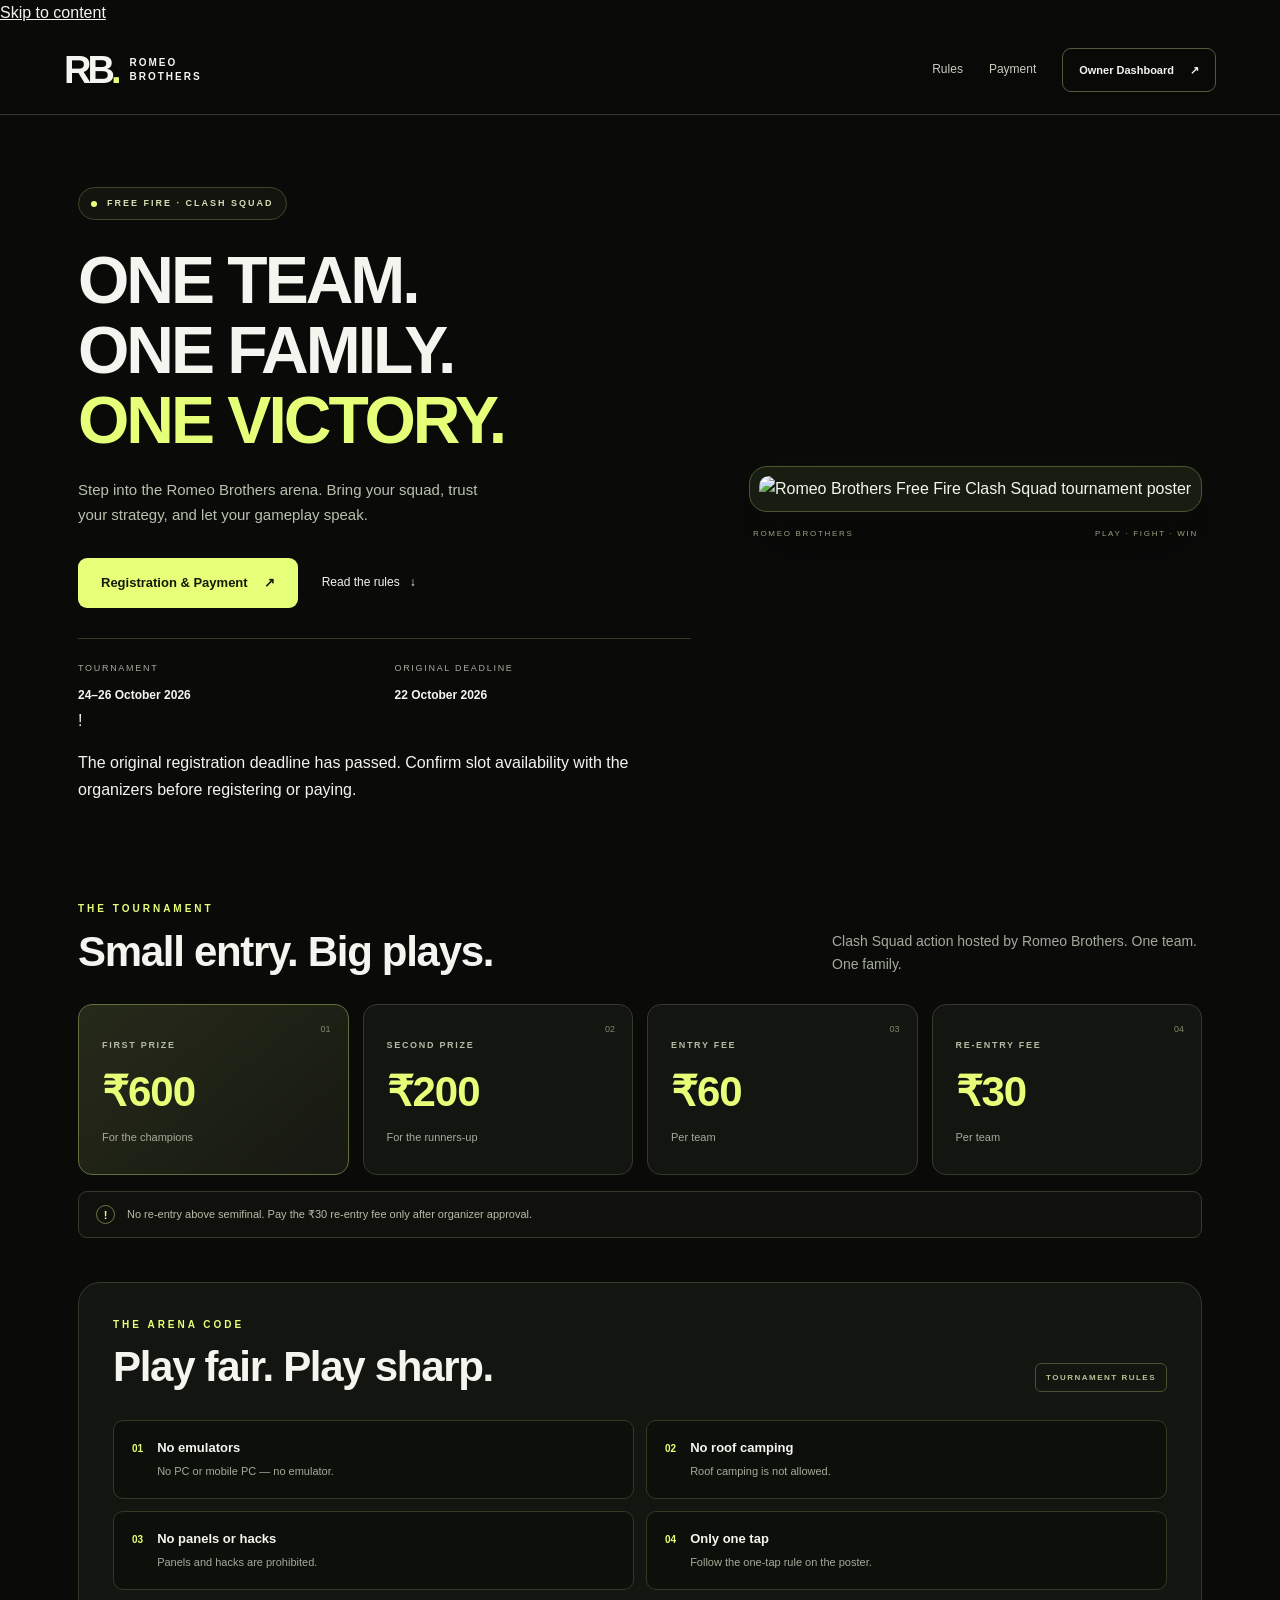
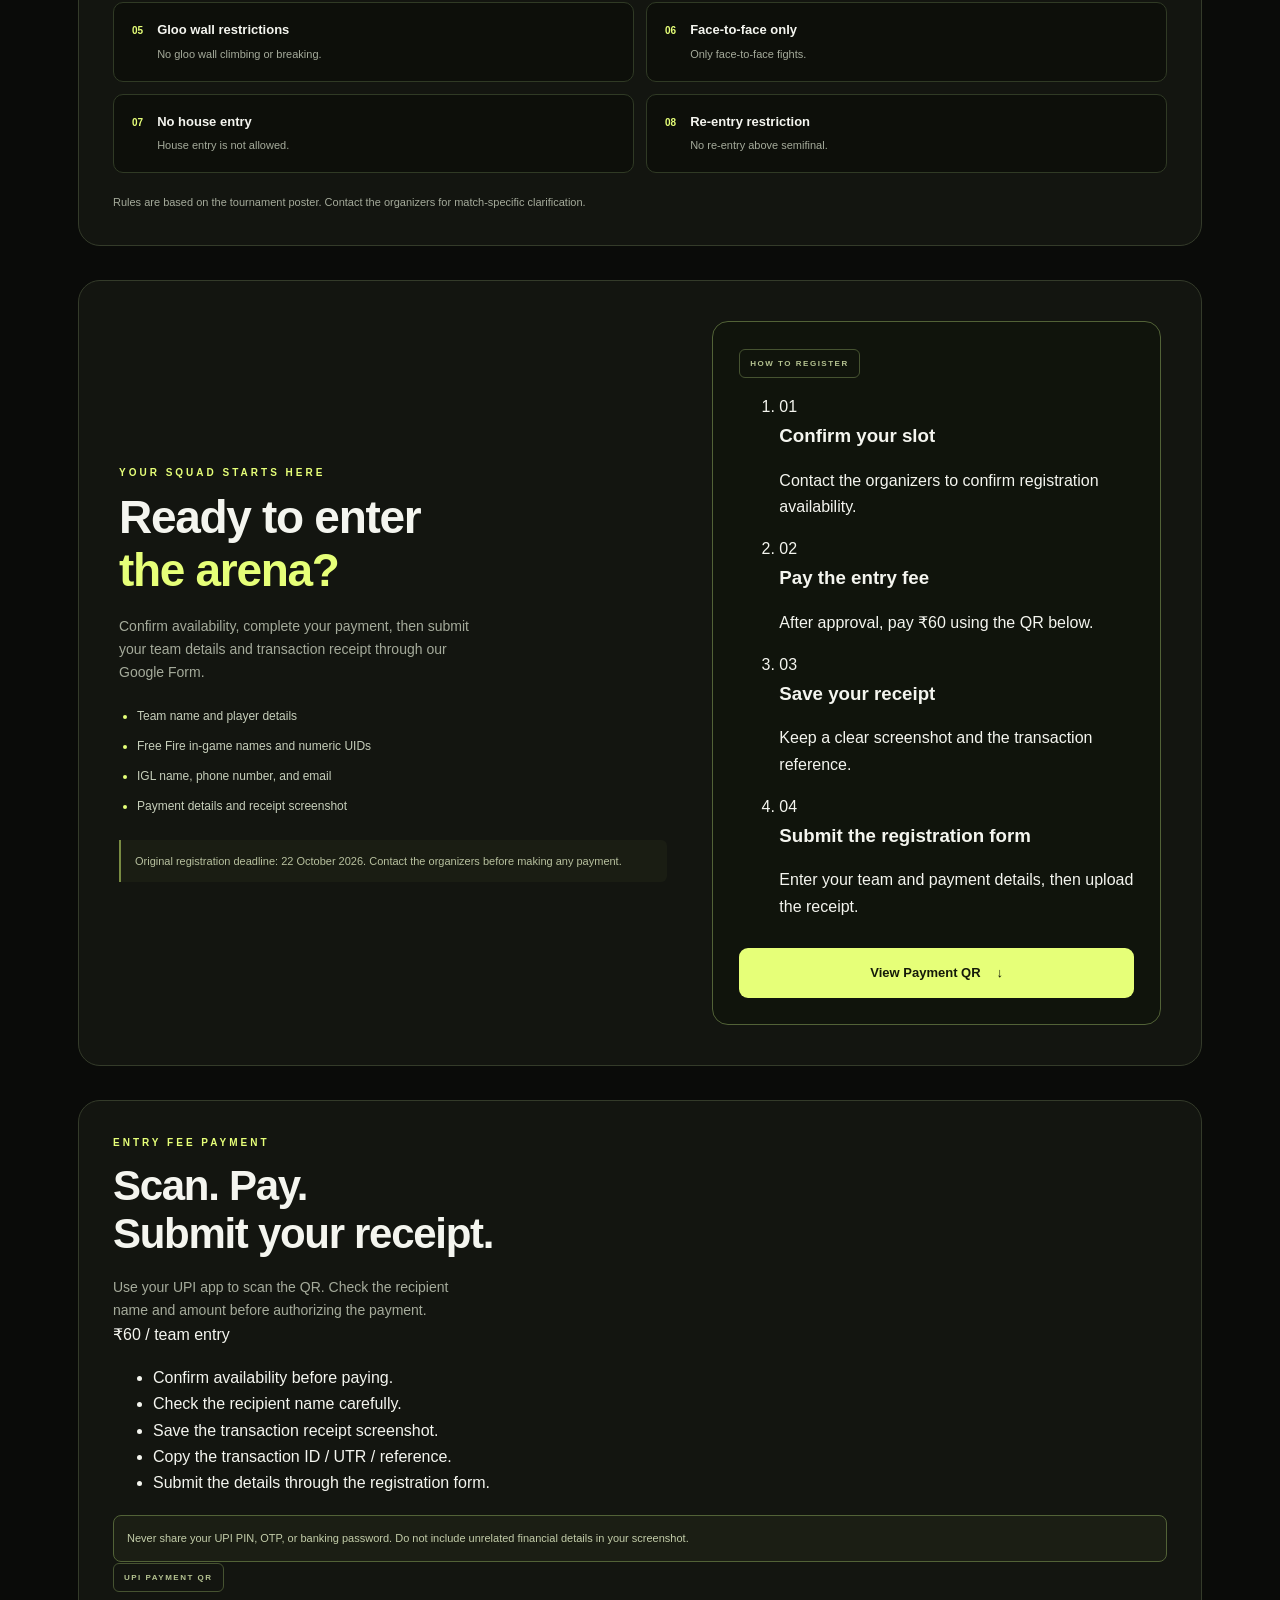
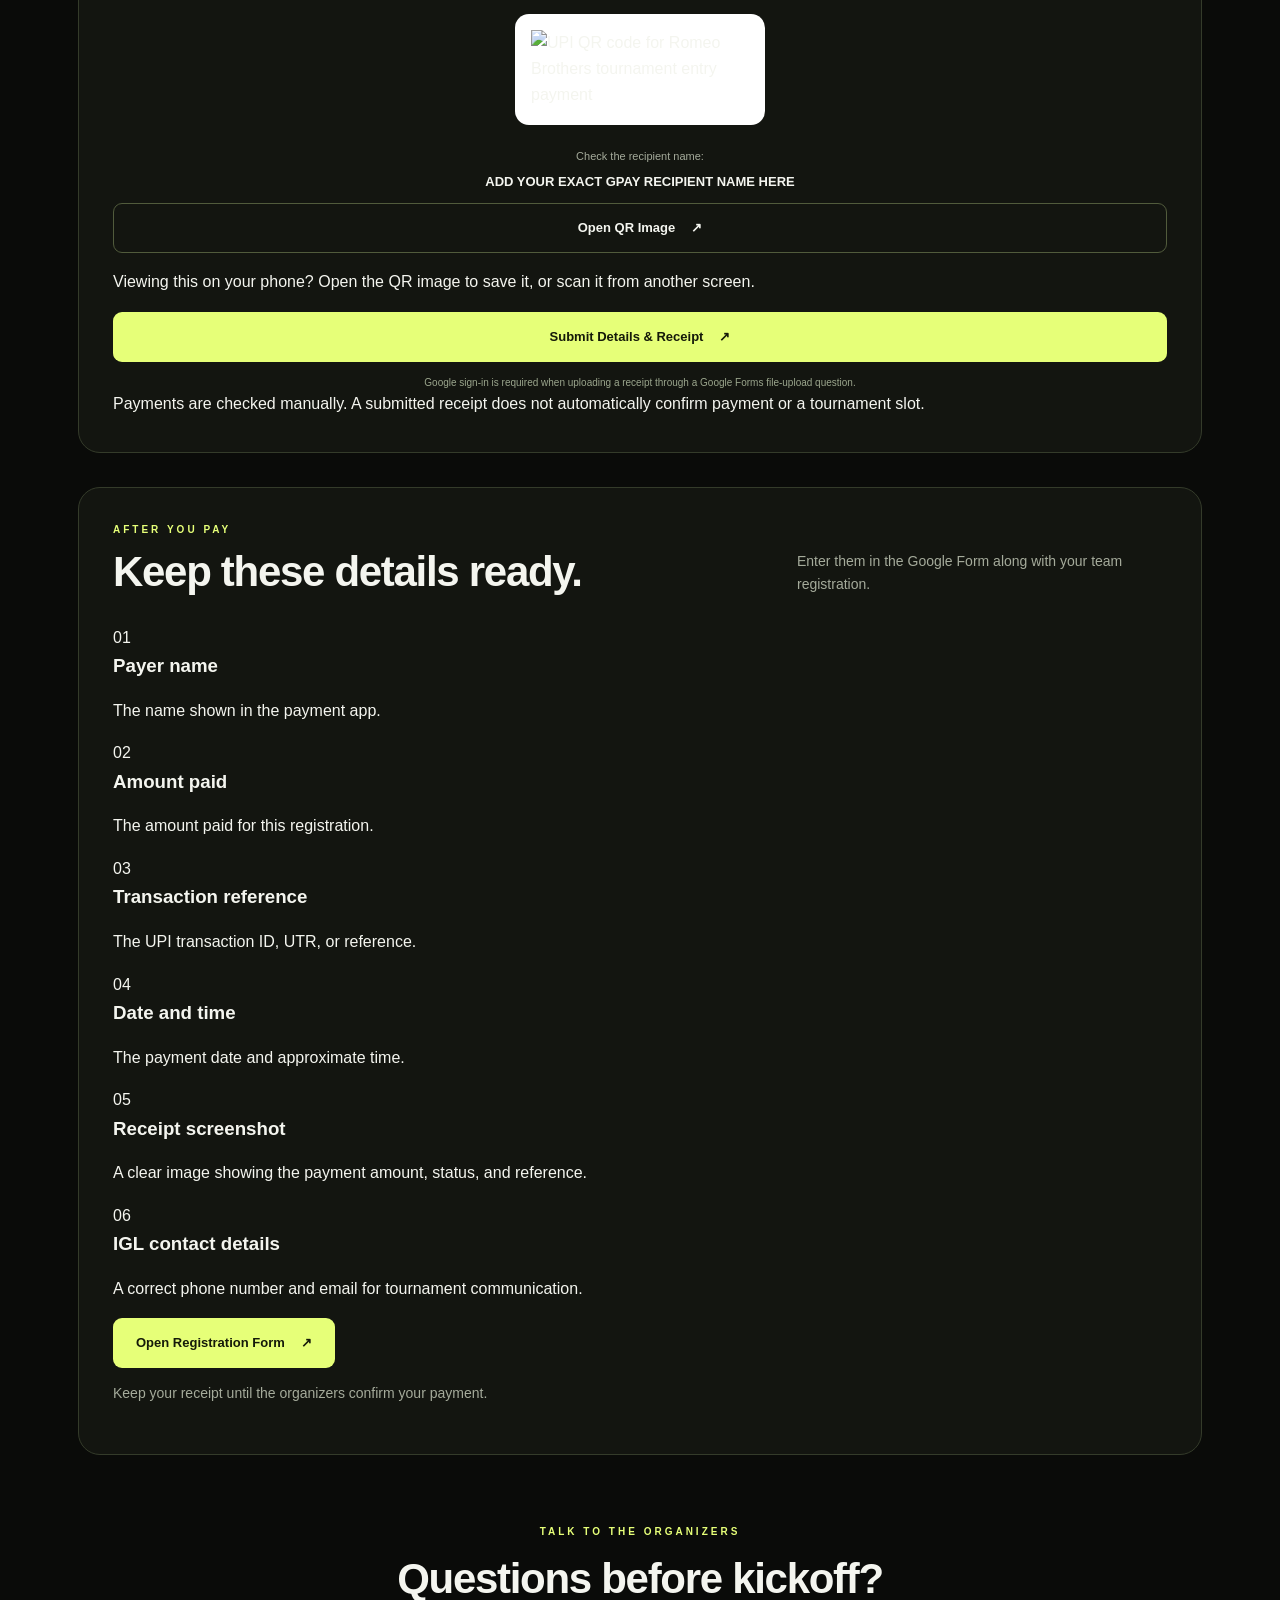
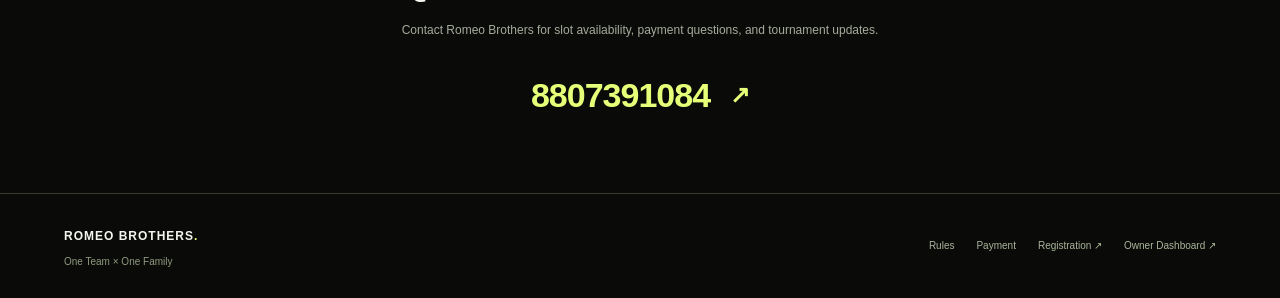
==== index.html @ 0394e87d "Add files via upload" ====
<!DOCTYPE html>
<html lang="en">
<head>
  <meta charset="UTF-8">

  <meta
    name="viewport"
    content="width=device-width, initial-scale=1.0"
  >

  <meta
    name="description"
    content="Romeo Brothers Free Fire Clash Squad tournament. View rules, entry details, payment instructions, and team registration."
  >

  <meta name="theme-color" content="#0a0b09">

  <title>Romeo Brothers | FF CS Tournament</title>

  <link rel="stylesheet" href="style.css">
</head>

<body>

  <a href="#main-content" class="skip-link">
    Skip to content
  </a>


  <!-- ======================================
       NAVIGATION
       ====================================== -->

  <header class="site-header">
    <nav class="navbar" aria-label="Main navigation">

      <a
        href="index.html"
        class="brand"
        aria-label="Romeo Brothers home"
      >
        <span class="brand-logo" aria-hidden="true">
          RB<span>.</span>
        </span>

        <span class="brand-text">
          ROMEO<br>BROTHERS
        </span>
      </a>

      <div class="nav-actions">

        <a href="#rules" class="nav-link">
          Rules
        </a>

        <a href="#payment" class="nav-link">
          Payment
        </a>

        <!--
          OWNER DASHBOARD:
          Keep this Google Sheet set to Restricted.
        -->
        <a
          href="https://docs.google.com/spreadsheets/d/1CQ0lh3B6pP1Msb92yx8cPvIc6PbuKNsUTTfNwOkSaBI/edit?usp=sharing"
          class="button button-outline owner-button"
          target="_blank"
          rel="noopener noreferrer"
        >
          Owner Dashboard
          <span aria-hidden="true">↗</span>
        </a>

      </div>
    </nav>
  </header>


  <main id="main-content">

    <!-- ======================================
         HERO
         ====================================== -->

    <section class="hero" aria-labelledby="hero-title">

      <div class="hero-content">

        <div class="tournament-label">
          <span class="label-dot" aria-hidden="true"></span>
          FREE FIRE · CLASH SQUAD
        </div>

        <h1 id="hero-title">
          ONE TEAM.<br>
          ONE FAMILY.<br>
          <span>ONE VICTORY.</span>
        </h1>

        <p class="hero-description">
          Step into the Romeo Brothers arena.
          Bring your squad, trust your strategy,
          and let your gameplay speak.
        </p>

        <div class="hero-actions">

          <a
            href="#registration"
            class="button button-primary"
          >
            Registration &amp; Payment
            <span aria-hidden="true">↗</span>
          </a>

          <a href="#rules" class="text-link">
            Read the rules
            <span aria-hidden="true">↓</span>
          </a>

        </div>

        <div class="hero-facts">

          <div>
            <span class="fact-label">TOURNAMENT</span>
            <span class="fact-value">
              24–26 October 2026
            </span>
          </div>

          <div>
            <span class="fact-label">ORIGINAL DEADLINE</span>
            <span class="fact-value">
              22 October 2026
            </span>
          </div>

        </div>

        <div class="availability-notice">
          <span aria-hidden="true">!</span>

          <p>
            The original registration deadline has passed.
            Confirm slot availability with the organizers
            before registering or paying.
          </p>
        </div>

      </div>

      <div class="hero-visual">

        <div class="poster-frame">

          <!-- IMAGE: images/tournament-poster.jpg -->
          <img
            src="images/tournament-poster.jpg"
            alt="Romeo Brothers Free Fire Clash Squad tournament poster"
            class="tournament-poster"
            fetchpriority="high"
          >

        </div>

        <div class="poster-caption">
          <span>ROMEO BROTHERS</span>
          <span>PLAY · FIGHT · WIN</span>
        </div>

      </div>

    </section>


    <!-- ======================================
         TOURNAMENT DETAILS
         ====================================== -->

    <section
      id="details"
      class="details-section"
      aria-labelledby="details-title"
    >

      <div class="section-intro">

        <div>
          <p class="eyebrow">THE TOURNAMENT</p>
          <h2 id="details-title">Small entry. Big plays.</h2>
        </div>

        <p class="section-description">
          Clash Squad action hosted by Romeo Brothers.
          One team. One family.
        </p>

      </div>

      <div class="stats-grid">

        <article class="stat-card featured-card">
          <span class="stat-number" aria-hidden="true">
            01
          </span>

          <p class="stat-label">FIRST PRIZE</p>
          <h3 class="stat-value">₹600</h3>
          <p class="stat-description">For the champions</p>
        </article>

        <article class="stat-card">
          <span class="stat-number" aria-hidden="true">
            02
          </span>

          <p class="stat-label">SECOND PRIZE</p>
          <h3 class="stat-value">₹200</h3>
          <p class="stat-description">For the runners-up</p>
        </article>

        <article class="stat-card">
          <span class="stat-number" aria-hidden="true">
            03
          </span>

          <p class="stat-label">ENTRY FEE</p>
          <h3 class="stat-value">₹60</h3>
          <p class="stat-description">Per team</p>
        </article>

        <article class="stat-card">
          <span class="stat-number" aria-hidden="true">
            04
          </span>

          <p class="stat-label">RE-ENTRY FEE</p>
          <h3 class="stat-value">₹30</h3>
          <p class="stat-description">Per team</p>
        </article>

      </div>

      <div class="info-strip">
        <span class="info-symbol" aria-hidden="true">!</span>

        <p>
          No re-entry above semifinal.
          Pay the ₹30 re-entry fee only after organizer approval.
        </p>
      </div>

    </section>


    <!-- ======================================
         RULES
         ====================================== -->

    <section
      id="rules"
      class="panel"
      aria-labelledby="rules-title"
    >

      <div class="section-intro">

        <div>
          <p class="eyebrow">THE ARENA CODE</p>
          <h2 id="rules-title">Play fair. Play sharp.</h2>
        </div>

        <span class="section-tag">TOURNAMENT RULES</span>

      </div>

      <ol class="rules-grid">

        <li class="rule-card">
          <span class="rule-number">01</span>

          <div>
            <h3>No emulators</h3>
            <p>No PC or mobile PC — no emulator.</p>
          </div>
        </li>

        <li class="rule-card">
          <span class="rule-number">02</span>

          <div>
            <h3>No roof camping</h3>
            <p>Roof camping is not allowed.</p>
          </div>
        </li>

        <li class="rule-card">
          <span class="rule-number">03</span>

          <div>
            <h3>No panels or hacks</h3>
            <p>Panels and hacks are prohibited.</p>
          </div>
        </li>

        <li class="rule-card">
          <span class="rule-number">04</span>

          <div>
            <h3>Only one tap</h3>
            <p>Follow the one-tap rule on the poster.</p>
          </div>
        </li>

        <li class="rule-card">
          <span class="rule-number">05</span>

          <div>
            <h3>Gloo wall restrictions</h3>
            <p>No gloo wall climbing or breaking.</p>
          </div>
        </li>

        <li class="rule-card">
          <span class="rule-number">06</span>

          <div>
            <h3>Face-to-face only</h3>
            <p>Only face-to-face fights.</p>
          </div>
        </li>

        <li class="rule-card">
          <span class="rule-number">07</span>

          <div>
            <h3>No house entry</h3>
            <p>House entry is not allowed.</p>
          </div>
        </li>

        <li class="rule-card">
          <span class="rule-number">08</span>

          <div>
            <h3>Re-entry restriction</h3>
            <p>No re-entry above semifinal.</p>
          </div>
        </li>

      </ol>

      <p class="muted rules-note">
        Rules are based on the tournament poster.
        Contact the organizers for match-specific clarification.
      </p>

    </section>


    <!-- ======================================
         REGISTRATION OVERVIEW
         ====================================== -->

    <section
      id="registration"
      class="panel registration-section"
      aria-labelledby="registration-title"
    >

      <div class="registration-copy">

        <p class="eyebrow">YOUR SQUAD STARTS HERE</p>

        <h2 id="registration-title">
          Ready to enter<br>
          <span>the arena?</span>
        </h2>

        <p class="section-description">
          Confirm availability, complete your payment,
          then submit your team details and transaction
          receipt through our Google Form.
        </p>

        <ul class="registration-checklist">
          <li>Team name and player details</li>
          <li>Free Fire in-game names and numeric UIDs</li>
          <li>IGL name, phone number, and email</li>
          <li>Payment details and receipt screenshot</li>
        </ul>

        <div class="deadline-alert">
          <p>
            Original registration deadline: 22 October 2026.
            Contact the organizers before making any payment.
          </p>
        </div>

      </div>

      <div class="registration-card">

        <span class="section-tag">HOW TO REGISTER</span>

        <ol class="registration-steps">

          <li>
            <span class="step-number">01</span>

            <div>
              <h3>Confirm your slot</h3>
              <p>
                Contact the organizers to confirm
                registration availability.
              </p>
            </div>
          </li>

          <li>
            <span class="step-number">02</span>

            <div>
              <h3>Pay the entry fee</h3>
              <p>
                After approval, pay ₹60 using the QR below.
              </p>
            </div>
          </li>

          <li>
            <span class="step-number">03</span>

            <div>
              <h3>Save your receipt</h3>
              <p>
                Keep a clear screenshot and the
                transaction reference.
              </p>
            </div>
          </li>

          <li>
            <span class="step-number">04</span>

            <div>
              <h3>Submit the registration form</h3>
              <p>
                Enter your team and payment details,
                then upload the receipt.
              </p>
            </div>
          </li>

        </ol>

        <a
          href="#payment"
          class="button button-primary full-width"
        >
          View Payment QR
          <span aria-hidden="true">↓</span>
        </a>

      </div>

    </section>


    <!-- ======================================
         GPAY PAYMENT
         ====================================== -->

    <section
      id="payment"
      class="panel payment-section"
      aria-labelledby="payment-title"
    >

      <div class="payment-copy">

        <p class="eyebrow">ENTRY FEE PAYMENT</p>

        <h2 id="payment-title">
          Scan. Pay.<br>
          <span>Submit your receipt.</span>
        </h2>

        <p class="section-description">
          Use your UPI app to scan the QR.
          Check the recipient name and amount before
          authorizing the payment.
        </p>

        <div class="payment-amount">
          ₹60 <span>/ team entry</span>
        </div>

        <ul class="payment-checklist">
          <li>Confirm availability before paying.</li>
          <li>Check the recipient name carefully.</li>
          <li>Save the transaction receipt screenshot.</li>
          <li>Copy the transaction ID / UTR / reference.</li>
          <li>Submit the details through the registration form.</li>
        </ul>

        <div class="payment-warning">
          Never share your UPI PIN, OTP, or banking password.
          Do not include unrelated financial details
          in your screenshot.
        </div>

      </div>

      <div class="qr-card">

        <span class="section-tag">UPI PAYMENT QR</span>

        <div class="payment-qr-frame">

          <!--
            REQUIRED IMAGE:
            Save your actual GPay QR as:
            images/gpay-qr.png
          -->
          <img
            src="images/gpay-qr.png"
            alt="UPI QR code for Romeo Brothers tournament entry payment"
            class="payment-qr"
            loading="lazy"
          >

        </div>

        <p class="payment-recipient">
          Check the recipient name:

          <!--
            IMPORTANT:
            Replace the text below with the exact
            recipient name shown when your QR is scanned.
          -->
          <span>ADD YOUR EXACT GPAY RECIPIENT NAME HERE</span>
        </p>

        <a
          href="images/gpay-qr.png"
          class="button button-outline full-width"
          target="_blank"
          rel="noopener noreferrer"
        >
          Open QR Image
          <span aria-hidden="true">↗</span>
        </a>

        <p class="qr-help">
          Viewing this on your phone?
          Open the QR image to save it, or scan it
          from another screen.
        </p>

        <a
          href="https://docs.google.com/forms/d/e/1FAIpQLScJxaV_6oE7YEvn2suALSaG6g7jSzAGoNJzoywZLSC-fv-79g/viewform?usp=dialog"
          class="button button-primary full-width"
          target="_blank"
          rel="noopener noreferrer"
        >
          Submit Details &amp; Receipt
          <span aria-hidden="true">↗</span>
        </a>

        <p class="registration-note">
          Google sign-in is required when uploading a receipt
          through a Google Forms file-upload question.
        </p>

        <div class="verification-note">
          Payments are checked manually.
          A submitted receipt does not automatically
          confirm payment or a tournament slot.
        </div>

      </div>

    </section>


    <!-- ======================================
         AFTER PAYMENT
         ====================================== -->

    <section
      class="panel receipt-section"
      aria-labelledby="receipt-title"
    >

      <div class="section-intro">

        <div>
          <p class="eyebrow">AFTER YOU PAY</p>
          <h2 id="receipt-title">Keep these details ready.</h2>
        </div>

        <p class="section-description">
          Enter them in the Google Form along with
          your team registration.
        </p>

      </div>

      <div class="receipt-grid">

        <article class="receipt-item">
          <span>01</span>
          <h3>Payer name</h3>
          <p>The name shown in the payment app.</p>
        </article>

        <article class="receipt-item">
          <span>02</span>
          <h3>Amount paid</h3>
          <p>The amount paid for this registration.</p>
        </article>

        <article class="receipt-item">
          <span>03</span>
          <h3>Transaction reference</h3>
          <p>The UPI transaction ID, UTR, or reference.</p>
        </article>

        <article class="receipt-item">
          <span>04</span>
          <h3>Date and time</h3>
          <p>The payment date and approximate time.</p>
        </article>

        <article class="receipt-item">
          <span>05</span>
          <h3>Receipt screenshot</h3>
          <p>
            A clear image showing the payment amount,
            status, and reference.
          </p>
        </article>

        <article class="receipt-item">
          <span>06</span>
          <h3>IGL contact details</h3>
          <p>
            A correct phone number and email
            for tournament communication.
          </p>
        </article>

      </div>

      <div class="submission-actions">

        <a
          href="https://docs.google.com/forms/d/e/1FAIpQLScJxaV_6oE7YEvn2suALSaG6g7jSzAGoNJzoywZLSC-fv-79g/viewform?usp=dialog"
          class="button button-primary"
          target="_blank"
          rel="noopener noreferrer"
        >
          Open Registration Form
          <span aria-hidden="true">↗</span>
        </a>

        <p class="muted">
          Keep your receipt until the organizers
          confirm your payment.
        </p>

      </div>

    </section>


    <!-- ======================================
         CONTACT
         ====================================== -->

    <section
      id="contact"
      class="contact-section"
      aria-labelledby="contact-title"
    >

      <p class="eyebrow">TALK TO THE ORGANIZERS</p>

      <h2 id="contact-title">
        Questions before kickoff?
      </h2>

      <p class="muted">
        Contact Romeo Brothers for slot availability,
        payment questions, and tournament updates.
      </p>

      <a href="tel:8807391084" class="contact-number">
        8807391084
        <span aria-hidden="true">↗</span>
      </a>

    </section>

  </main>


  <!-- ======================================
       FOOTER
       ====================================== -->

  <footer class="site-footer">

    <div>

      <a href="index.html" class="footer-brand">
        ROMEO BROTHERS<span>.</span>
      </a>

      <p>One Team × One Family</p>

    </div>

    <div class="footer-links">

      <a href="#rules">
        Rules
      </a>

      <a href="#payment">
        Payment
      </a>

      <a
        href="https://docs.google.com/forms/d/e/1FAIpQLScJxaV_6oE7YEvn2suALSaG6g7jSzAGoNJzoywZLSC-fv-79g/viewform?usp=dialog"
        target="_blank"
        rel="noopener noreferrer"
      >
        Registration ↗
      </a>

      <a
        href="https://docs.google.com/spreadsheets/d/1CQ0lh3B6pP1Msb92yx8cPvIc6PbuKNsUTTfNwOkSaBI/edit?usp=sharing"
        target="_blank"
        rel="noopener noreferrer"
      >
        Owner Dashboard ↗
      </a>

    </div>

  </footer>

</body>
</html>
---- style.css ----
/* ==========================================
   THEME
   ========================================== */

:root {
  --background: #0a0b09;
  --surface: rgba(20, 22, 17, 0.96);
  --surface-light: #1b1e16;

  --accent: #e6ff78;
  --accent-hover: #f0ffa6;

  --text: #f4f5ef;
  --muted: #a5ab9b;
  --border: #343b2a;

  --radius-large: 22px;
  --radius-medium: 14px;
  --radius-small: 9px;
}

* {
  box-sizing: border-box;
}

html {
  scroll-behavior: smooth;
  scroll-padding-top: 30px;
}

body {
  margin: 0;

  color: var(--text);
  background-color: var(--background);

  /*
   * BACKGROUND IMAGE:
   * Add your picture as images/ff-background.jpg
   */
  background-image:
    linear-gradient(
      rgba(10, 11, 9, 0.92),
      rgba(10, 11, 9, 0.98)
    ),
    url("images/ff-background.jpg");

  background-position: center top;
  background-size: cover;
  background-repeat: no-repeat;
  background-attachment: fixed;

  font-family: Arial, Helvetica, sans-serif;
  line-height: 1.65;

  -webkit-font-smoothing: antialiased;
}

a {
  color: inherit;
}

img {
  max-width: 100%;
}

h1,
h2,
h3,
p {
  overflow-wrap: anywhere;
}

h2 {
  margin: 10px 0 18px;
  font-size: clamp(28px, 3.5vw, 42px);
  line-height: 1.15;
  letter-spacing: -1.3px;
}

h3 {
  margin: 0;
}

main {
  max-width: 1180px;
  margin: 0 auto;
  padding: 0 28px;
}

::selection {
  color: #101408;
  background: var(--accent);
}

.eyebrow {
  margin: 0;

  color: var(--accent);
  font-size: 10px;
  font-weight: 800;
  letter-spacing: 3px;
}

.muted {
  color: var(--muted);
  font-size: 14px;
}

.section-description {
  max-width: 370px;
  margin: 0;

  color: var(--muted);
  font-size: 14px;
}

a:focus-visible {
  outline: 2px solid var(--accent);
  outline-offset: 5px;
}


/* ==========================================
   NAVIGATION
   ========================================== */

.site-header {
  border-bottom: 1px solid var(--border);
  background: rgba(10, 11, 9, 0.88);
}

.navbar {
  max-width: 1360px;
  margin: 0 auto;
  padding: 22px 5%;

  display: flex;
  align-items: center;
  justify-content: space-between;
  gap: 20px;
}

.brand {
  display: inline-flex;
  align-items: center;
  gap: 12px;

  text-decoration: none;
}

.brand-logo {
  font-size: 38px;
  font-weight: 900;
  line-height: 1;
  letter-spacing: -4px;
}

.brand-logo span {
  color: var(--accent);
}

.brand-text {
  font-size: 10px;
  font-weight: 800;
  line-height: 1.4;
  letter-spacing: 2px;
}

.nav-actions {
  display: flex;
  align-items: center;
  gap: 26px;
}

.nav-link {
  color: #c8cdbf;
  font-size: 12px;
  text-decoration: none;
}

.nav-link:hover {
  color: var(--accent);
}


/* ==========================================
   BUTTONS
   ========================================== */

.button {
  display: inline-flex;
  align-items: center;
  justify-content: center;
  gap: 16px;

  min-height: 50px;
  padding: 14px 22px;

  border: 1px solid transparent;
  border-radius: var(--radius-small);

  font-size: 13px;
  font-weight: 800;
  line-height: 1.4;
  text-align: center;
  text-decoration: none;

  transition:
    background-color 0.2s ease,
    border-color 0.2s ease,
    color 0.2s ease,
    transform 0.2s ease;
}

.button-primary {
  color: #151a09;
  background: var(--accent);
}

.button-primary:hover {
  background: var(--accent-hover);
  transform: translateY(-2px);
}

.button-outline {
  color: var(--text);
  background: transparent;
  border-color: #515b3c;
}

.button-outline:hover {
  color: var(--accent);
  border-color: var(--accent);
}

.owner-button {
  min-height: 44px;
  padding: 11px 16px;
  font-size: 11px;
}

.full-width {
  width: 100%;
}

.text-link {
  display: inline-flex;
  align-items: center;
  gap: 10px;

  font-size: 12px;
  text-decoration: none;
}

.text-link:hover {
  color: var(--accent);
}


/* ==========================================
   HERO
   ========================================== */

.hero {
  display: grid;
  grid-template-columns: 1.15fr 0.85fr;
  align-items: center;
  gap: 58px;

  padding: 72px 0 62px;
}

.tournament-label {
  display: inline-flex;
  align-items: center;
  gap: 10px;

  padding: 8px 12px;

  border: 1px solid #3f482c;
  border-radius: 999px;

  color: #d4dfb5;
  background: rgba(230, 255, 120, 0.035);

  font-size: 9px;
  font-weight: 700;
  letter-spacing: 2px;
}

.label-dot {
  width: 6px;
  height: 6px;

  border-radius: 50%;
  background: var(--accent);
}

.hero h1 {
  margin: 26px 0 22px;

  font-size: clamp(38px, 5.4vw, 66px);
  font-weight: 900;
  line-height: 1.06;
  letter-spacing: -3px;
}

.hero h1 span {
  color: var(--accent);
}

.hero-description {
  max-width: 425px;
  margin: 0;

  color: #b9c1ae;
  font-size: 15px;
}

.hero-actions {
  display: flex;
  align-items: center;
  flex-wrap: wrap;
  gap: 24px;

  margin: 30px 0;
}

.hero-facts {
  display: grid;
  grid-template-columns: repeat(2, minmax(0, 1fr));
  gap: 20px;

  padding-top: 22px;
  border-top: 1px solid var(--border);
}

.fact-label {
  display: block;

  margin-bottom: 6px;

  color: var(--muted);
  font-size: 9px;
  letter-spacing: 1.7px;
}

.fact-value {
  font-size: 12px;
  font-weight: 700;
}

.deadline-note {
  max-width: 430px;

  margin-top: 16px;

  color: #bec59f;
  font-size: 11px;
}

.hero-visual {
  min-width: 0;
}

.poster-frame {
  padding: 9px;

  background: #181d11;
  border: 1px solid #4c5834;
  border-radius: 18px;

  box-shadow:
    0 25px 70px rgba(0, 0, 0, 0.45),
    0 0 55px rgba(230, 255, 120, 0.035);
}

.tournament-poster {
  display: block;
  width: 100%;
  height: auto;

  border-radius: 10px;
}

.poster-caption {
  display: flex;
  justify-content: space-between;
  gap: 16px;

  padding: 15px 4px 0;

  color: #98a185;
  font-size: 8px;
  letter-spacing: 1.7px;
}


/* ==========================================
   TOURNAMENT DETAILS
   ========================================== */

.details-section {
  padding: 20px 0 10px;
}

.section-intro {
  display: flex;
  justify-content: space-between;
  align-items: flex-end;
  gap: 30px;

  margin-bottom: 28px;
}

.section-intro h2 {
  margin-bottom: 0;
}

.stats-grid {
  display: grid;
  grid-template-columns: repeat(4, minmax(0, 1fr));
  gap: 14px;
}

.stat-card {
  position: relative;
  min-width: 0;

  padding: 28px 23px;

  background: var(--surface);
  border: 1px solid var(--border);
  border-radius: var(--radius-medium);
}

.featured-card {
  background:
    linear-gradient(
      140deg,
      rgba(230, 255, 120, 0.09),
      rgba(230, 255, 120, 0.015)
    ),
    var(--surface);

  border-color: #60703b;
}

.stat-number {
  position: absolute;
  top: 17px;
  right: 17px;

  color: #7f8b6a;
  font-size: 9px;
}

.stat-label {
  margin: 5px 0 16px;

  color: #b2bba3;
  font-size: 9px;
  font-weight: 700;
  letter-spacing: 1.7px;
}

.stat-value {
  color: var(--accent);

  font-size: 42px;
  font-weight: 800;
  line-height: 1.1;
  letter-spacing: -1px;
}

.stat-description {
  margin: 13px 0 0;

  color: var(--muted);
  font-size: 11px;
}

.info-strip {
  display: flex;
  align-items: center;
  gap: 12px;

  margin-top: 16px;
  padding: 13px 17px;

  background: rgba(230, 255, 120, 0.025);
  border: 1px solid var(--border);
  border-radius: 9px;
}

.info-symbol {
  display: grid;
  place-items: center;
  flex: 0 0 auto;

  width: 19px;
  height: 19px;

  color: var(--accent);
  border: 1px solid #687840;
  border-radius: 50%;

  font-size: 11px;
  font-weight: 700;
}

.info-strip p {
  margin: 0;

  color: #b4bda7;
  font-size: 11px;
}


/* ==========================================
   PANELS AND RULES
   ========================================== */

.panel {
  margin: 34px 0;
  padding: 34px;

  background: var(--surface);
  border: 1px solid var(--border);
  border-radius: var(--radius-large);
}

.section-tag {
  display: inline-block;

  padding: 7px 10px;

  color: #b5c391;
  border: 1px solid #465331;
  border-radius: 6px;

  font-size: 8px;
  font-weight: 700;
  letter-spacing: 1.5px;
}

.rules-grid {
  display: grid;
  grid-template-columns: repeat(2, minmax(0, 1fr));
  gap: 12px;

  margin: 0;
  padding: 0;

  list-style: none;
}

.rule-card {
  display: flex;
  align-items: flex-start;
  gap: 14px;

  padding: 18px;

  background: rgba(9, 12, 7, 0.55);
  border: 1px solid #303a25;
  border-radius: 10px;
}

.rule-number {
  flex: 0 0 auto;

  padding-top: 2px;

  color: var(--accent);
  font-size: 10px;
  font-weight: 700;
}

.rule-card h3 {
  font-size: 13px;
  line-height: 1.4;
}

.rule-card p {
  margin: 5px 0 0;

  color: var(--muted);
  font-size: 11px;
}

.rules-note {
  margin: 20px 0 0;
  font-size: 11px;
}


/* ==========================================
   REGISTRATION
   ========================================== */

.registration-section {
  display: grid;
  grid-template-columns: 1.1fr 0.9fr;
  align-items: center;
  gap: 45px;

  padding: 40px;
}

.registration-copy h2 {
  font-size: clamp(30px, 4vw, 46px);
}

.registration-copy h2 span {
  color: var(--accent);
}

.registration-checklist {
  display: grid;
  gap: 10px;

  margin: 23px 0;
  padding-left: 18px;

  color: #c6ceba;
  font-size: 12px;
}

.registration-checklist li::marker {
  color: var(--accent);
}

.deadline-alert {
  padding: 12px 14px;

  background: rgba(230, 255, 120, 0.035);
  border-left: 2px solid #798b42;
  border-radius: 0 6px 6px 0;
}

.deadline-alert p {
  margin: 0;

  color: #b8c19f;
  font-size: 11px;
}

.registration-card {
  min-width: 0;
  padding: 26px;

  background: #10140c;
  border: 1px solid #526237;
  border-radius: 16px;
}

.registration-price {
  margin: 22px 0 12px;

  color: var(--accent);
  font-size: 54px;
  font-weight: 800;
  line-height: 1;
  letter-spacing: -2px;
}

.registration-price span {
  color: #a2af90;
  font-size: 12px;
  font-weight: 400;
  letter-spacing: 0;
}

.registration-card .muted {
  font-size: 12px;
}

.registration-card .button {
  margin-top: 12px;
}

.registration-note {
  margin: 13px 0 0;

  color: #9ba68d;
  font-size: 10px;
  text-align: center;
}

.payment-placeholder {
  display: flex;
  align-items: flex-start;
  gap: 10px;

  margin-top: 23px;
  padding-top: 19px;

  border-top: 1px solid #303d24;
}

.payment-dot {
  flex: 0 0 auto;

  width: 6px;
  height: 6px;

  margin-top: 6px;

  background: #8b996a;
  border-radius: 50%;
}

.payment-placeholder h3 {
  color: #c3cdae;
  font-size: 11px;
}

.payment-placeholder p {
  margin: 4px 0 0;

  color: #8e9a7e;
  font-size: 10px;
}


/* ==========================================
   CONTACT
   ========================================== */

.contact-section {
  padding: 35px 0 70px;
  text-align: center;
}

.contact-section h2 {
  margin-top: 15px;
}

.contact-section .muted {
  font-size: 12px;
}

.contact-number {
  display: inline-flex;
  align-items: center;
  gap: 20px;

  margin-top: 14px;

  color: var(--accent);
  font-size: 34px;
  font-weight: 700;
  text-decoration: none;
  letter-spacing: -1px;
}

.contact-number span {
  font-size: 24px;
}


/* ==========================================
   FOOTER
   ========================================== */

.site-footer {
  display: flex;
  justify-content: space-between;
  align-items: center;
  gap: 25px;

  max-width: 1360px;
  margin: 0 auto;
  padding: 28px 5%;

  border-top: 1px solid var(--border);
}

.footer-brand {
  font-size: 12px;
  font-weight: 800;
  letter-spacing: 1px;
  text-decoration: none;
}

.footer-brand span {
  color: var(--accent);
}

.site-footer p {
  margin: 5px 0 0;

  color: #8f9a7f;
  font-size: 10px;
}

.footer-links {
  display: flex;
  flex-wrap: wrap;
  gap: 22px;
}

.footer-links a {
  color: #aab59a;
  font-size: 10px;
  text-decoration: none;
}

.footer-links a:hover {
  color: var(--accent);
}


/* ==========================================
   TABLET LAYOUT
   ========================================== */

@media (max-width: 950px) {
  .hero {
    gap: 30px;
  }

  .hero h1 {
    font-size: 49px;
    letter-spacing: -2px;
  }

  .hero-actions {
    align-items: flex-start;
    flex-direction: column;
    gap: 18px;
  }

  .registration-section {
    gap: 25px;
    padding: 30px;
  }

  .stat-card {
    padding: 24px 18px;
  }

  .stat-value {
    font-size: 36px;
  }
}


/* ==========================================
   MOBILE USERS — SPECIAL MOBILE SECTION
   Edit phone layouts in this section.
   ========================================== */

@media (max-width: 700px) {
  html {
    scroll-padding-top: 18px;
  }

  body {
    background-attachment: scroll;
  }

  main {
    padding: 0 16px;
  }

  .navbar {
    padding: 17px 16px;
    gap: 12px;
  }

  .brand {
    gap: 8px;
  }

  .brand-logo {
    font-size: 30px;
  }

  .brand-text {
    font-size: 8px;
    letter-spacing: 1px;
  }

  .nav-actions {
    gap: 0;
  }

  .nav-link {
    display: none;
  }

  .owner-button {
    min-height: 44px;
    padding: 10px 11px;
    gap: 7px;
    font-size: 9px;
  }

  .hero {
    grid-template-columns: 1fr;
    gap: 30px;
    padding: 36px 0 40px;
  }

  .tournament-label {
    font-size: 8px;
    letter-spacing: 1.6px;
  }

  .hero h1 {
    margin: 23px 0 20px;

    font-size: clamp(35px, 9.2vw, 58px);
    line-height: 1.08;
    letter-spacing: -1.8px;
  }

  .hero-description {
    max-width: 100%;
    font-size: 13px;
  }

  .hero-actions {
    gap: 18px;
    margin: 25px 0;
  }

  .hero-actions .button {
    width: 100%;
  }

  .hero-facts {
    gap: 15px;
  }

  .fact-label {
    font-size: 8px;
    letter-spacing: 1px;
  }

  .fact-value {
    font-size: 11px;
  }

  .deadline-note {
    font-size: 10px;
  }

  .hero-visual {
    width: 100%;
    max-width: 450px;
    margin: 0 auto;
  }

  .poster-caption {
    font-size: 7px;
  }

  .section-intro {
    flex-direction: column;
    align-items: flex-start;
    gap: 16px;

    margin-bottom: 22px;
  }

  .section-description {
    max-width: 100%;
    font-size: 12px;
  }

  h2 {
    font-size: 29px;
    letter-spacing: -1px;
  }

  .stats-grid {
    grid-template-columns: repeat(2, minmax(0, 1fr));
    gap: 12px;
  }

  .stat-card {
    padding: 23px 17px;
  }

  .stat-label {
    font-size: 8px;
    letter-spacing: 1.2px;
  }

  .stat-value {
    font-size: 35px;
  }

  .stat-description {
    font-size: 10px;
  }

  .info-strip {
    align-items: flex-start;
    padding: 12px;
  }

  .info-strip p {
    font-size: 10px;
  }

  .panel {
    margin: 26px 0;
    padding: 24px 17px;
    border-radius: 16px;
  }

  .rules-grid {
    grid-template-columns: 1fr;
    gap: 10px;
  }

  .rule-card {
    padding: 15px;
  }

  .rule-card h3 {
    font-size: 13px;
  }

  .rule-card p {
    font-size: 11px;
  }

  .registration-section {
    grid-template-columns: 1fr;
    gap: 26px;
  }

  .registration-copy h2 {
    font-size: 34px;
  }

  .registration-card {
    padding: 23px 18px;
  }

  .registration-price {
    font-size: 50px;
  }

  .registration-card .button {
    min-height: 52px;
    padding: 14px 12px;
    font-size: 12px;
  }

  .contact-section {
    padding: 30px 0 48px;
  }

  .contact-section h2 {
    font-size: 28px;
  }

  .contact-number {
    gap: 15px;
    font-size: 30px;
  }

  .site-footer {
    align-items: flex-start;
    flex-direction: column;
    gap: 22px;

    padding: 25px 16px;
  }

  .footer-links {
    gap: 20px;
  }

  .footer-links a {
    display: inline-flex;
    align-items: center;
    min-height: 44px;
    font-size: 11px;
  }
}


/* ==========================================
   ACCESSIBILITY — REDUCED MOTION
   ========================================== */

@media (prefers-reduced-motion: reduce) {
  html {
    scroll-behavior: auto;
  }

  .button {
    transition: none;
  }

  .button-primary:hover {
    transform: none;
  }
}
/* ==========================================
   PAYMENT QR AND RECEIPT INSTRUCTIONS
   ========================================== */

.payment-box {
  margin-top: 26px;
  padding-top: 24px;
  border-top: 1px solid var(--border);
}

.payment-box h3 {
  margin: 12px 0;
  color: var(--accent);
  font-size: 20px;
}

.payment-description {
  color: var(--muted);
  font-size: 12px;
  line-height: 1.7;
}

.payment-qr-frame {
  width: min(100%, 250px);
  margin: 22px auto;
  padding: 16px;
  background: #ffffff;
  border-radius: 14px;
}

.payment-qr {
  display: block;
  width: 100%;
  height: auto;
}

.payment-recipient {
  color: var(--muted);
  font-size: 11px;
  text-align: center;
}

.payment-recipient span {
  display: block;
  margin-top: 6px;
  color: var(--text);
  font-size: 13px;
  font-weight: 700;
  overflow-wrap: anywhere;
}

.payment-box .button {
  margin-top: 14px;
}

.payment-steps {
  display: grid;
  gap: 10px;
  margin: 22px 0;
  padding-left: 20px;
  color: #c6ceba;
  font-size: 12px;
}

.payment-steps li::marker {
  color: var(--accent);
  font-weight: 700;
}

.payment-warning {
  margin-top: 18px;
  padding: 13px;
  background: rgba(230, 255, 120, 0.04);
  border: 1px solid #526237;
  border-radius: 8px;
  color: #c3cda9;
  font-size: 11px;
  line-height: 1.7;
}


/* ==========================================
   MOBILE USERS — PAYMENT SECTION
   ========================================== */

@media (max-width: 700px) {
  .payment-box {
    margin-top: 22px;
    padding-top: 20px;
  }

  .payment-qr-frame {
    width: min(100%, 240px);
  }

  .payment-box .button {
    min-height: 50px;
    font-size: 12px;
  }

  .payment-steps {
    gap: 12px;
  }
}
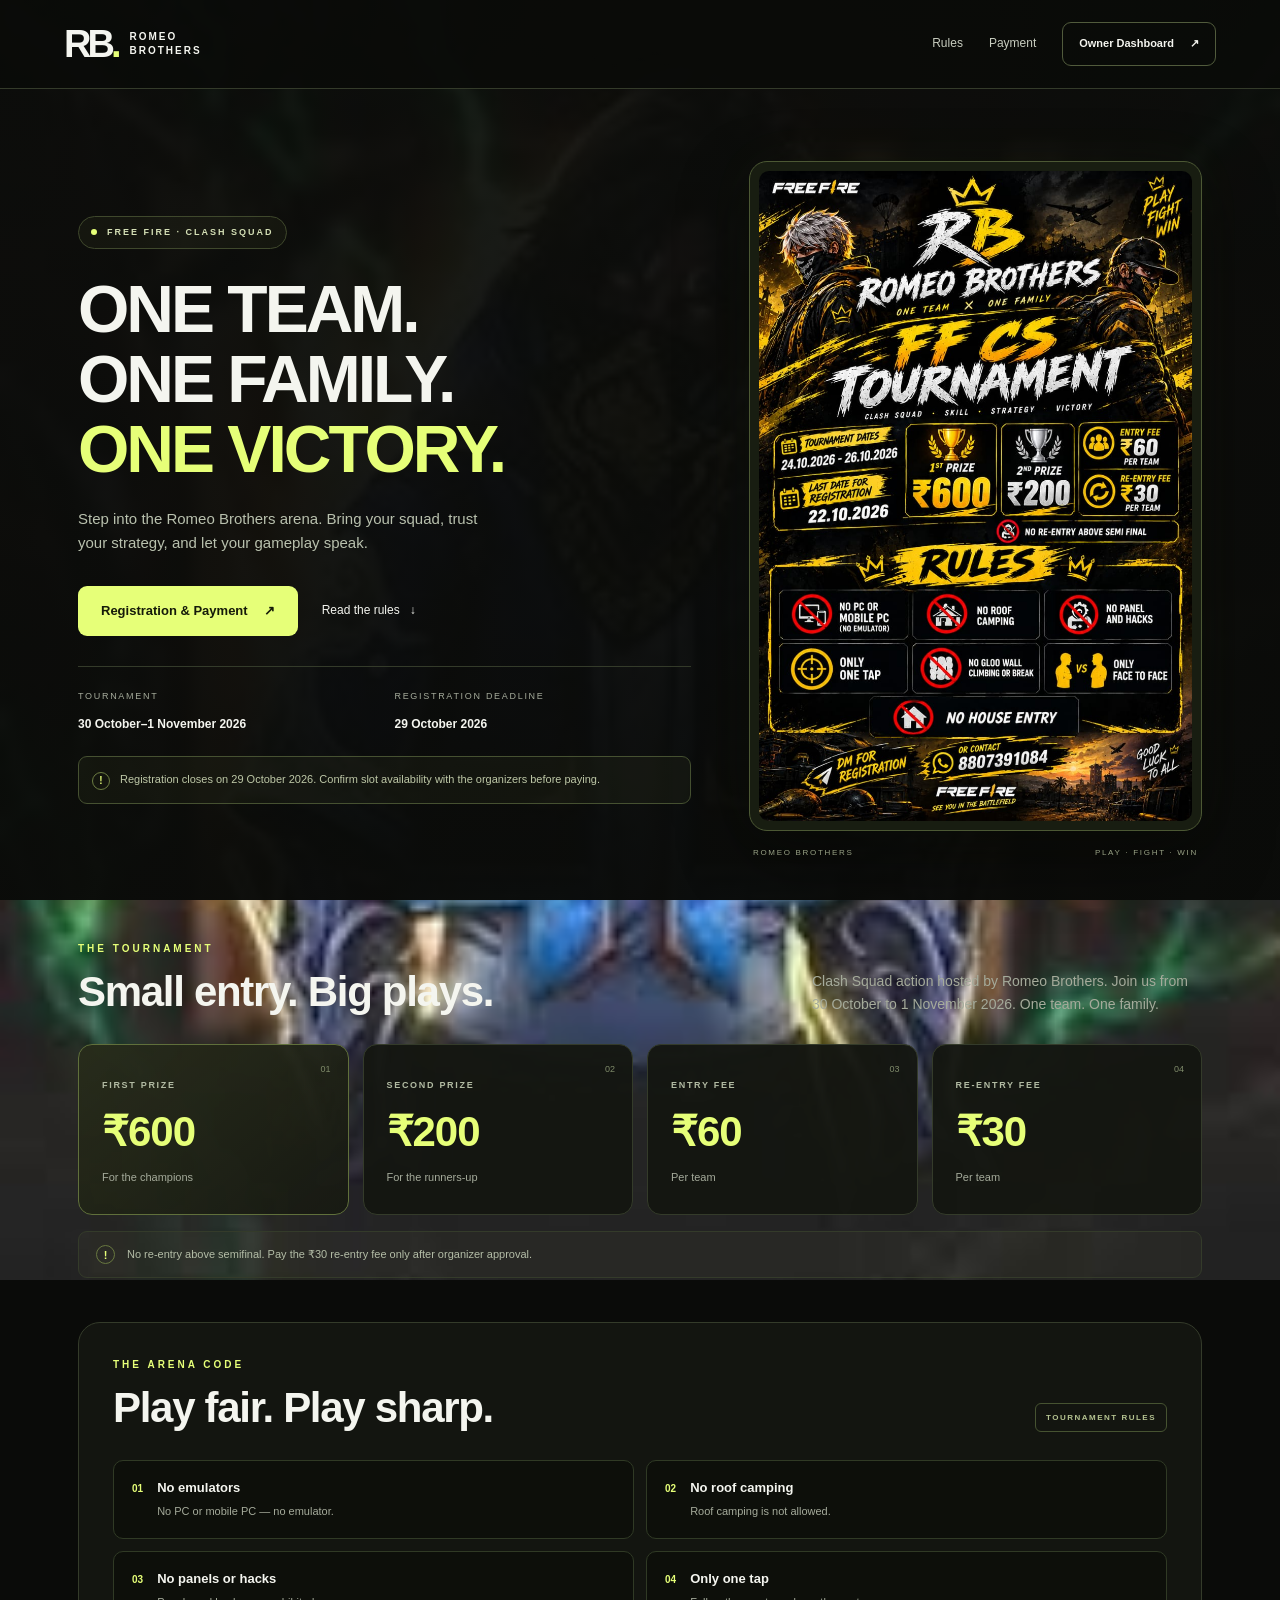
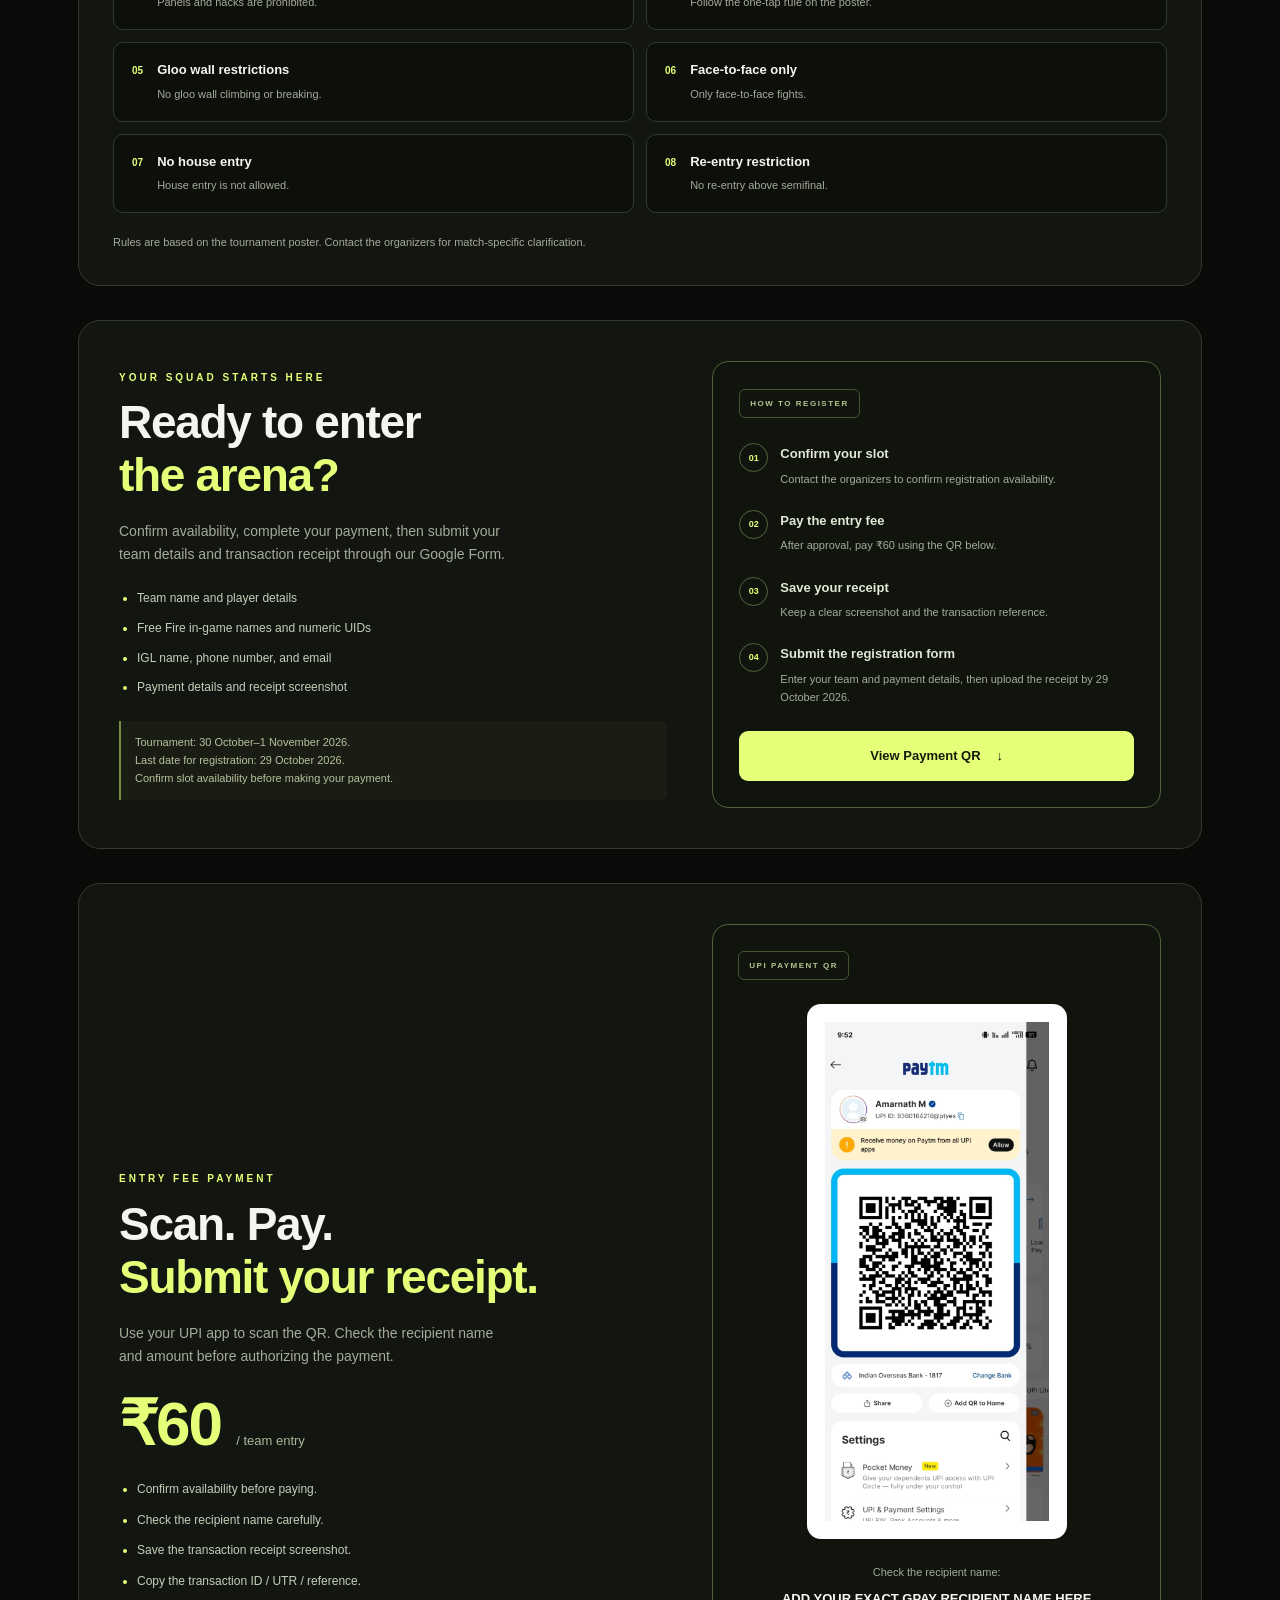
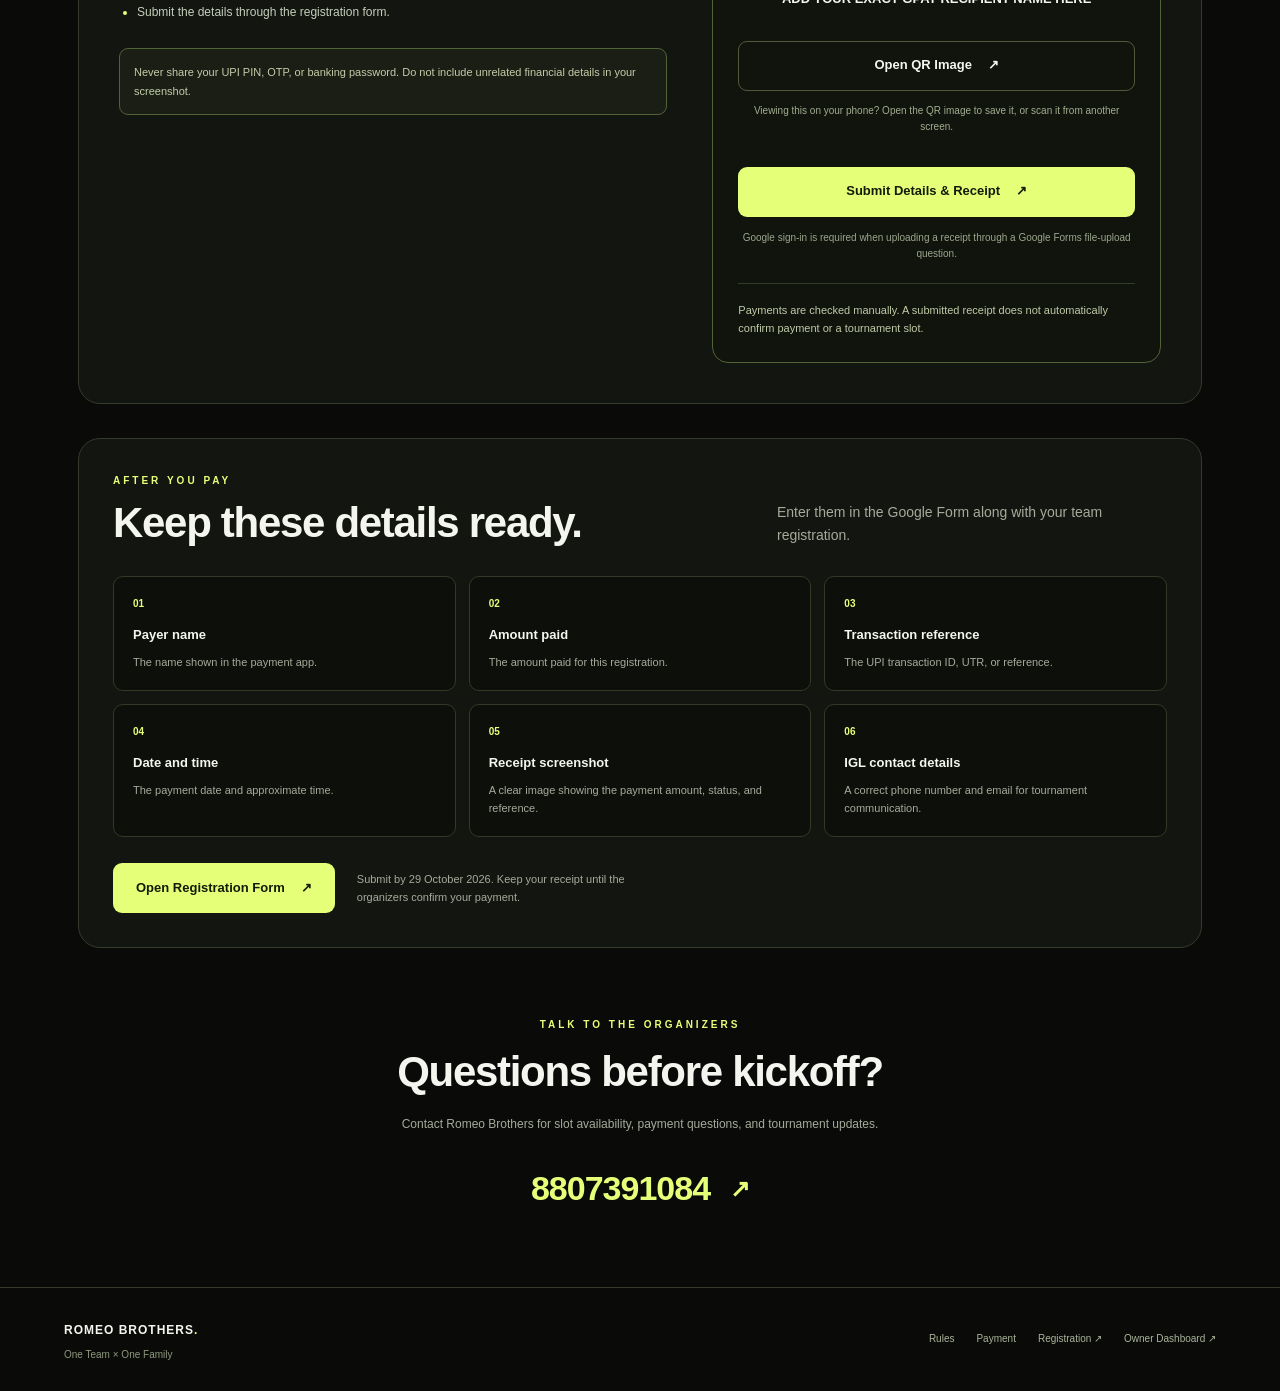
==== commit 671f0fc1: "Update index.html" ====
--- a/index.html
+++ b/index.html
@@ -10,7 +10,7 @@
 
   <meta
     name="description"
-    content="Romeo Brothers Free Fire Clash Squad tournament. View rules, entry details, payment instructions, and team registration."
+    content="Romeo Brothers Free Fire Clash Squad tournament, 30 October–1 November 2026. Registration closes 29 October 2026. View rules, payment instructions, and register your team."
   >
 
   <meta name="theme-color" content="#0a0b09">
@@ -121,31 +121,35 @@
 
         </div>
 
+        <!-- UPDATED TOURNAMENT DATES -->
         <div class="hero-facts">
 
           <div>
             <span class="fact-label">TOURNAMENT</span>
+
             <span class="fact-value">
-              24–26 October 2026
+              30 October–1 November 2026
             </span>
           </div>
 
           <div>
-            <span class="fact-label">ORIGINAL DEADLINE</span>
+            <span class="fact-label">REGISTRATION DEADLINE</span>
+
             <span class="fact-value">
-              22 October 2026
+              29 October 2026
             </span>
           </div>
 
         </div>
 
+        <!-- UPDATED REGISTRATION NOTICE -->
         <div class="availability-notice">
           <span aria-hidden="true">!</span>
 
           <p>
-            The original registration deadline has passed.
+            Registration closes on 29 October 2026.
             Confirm slot availability with the organizers
-            before registering or paying.
+            before paying.
           </p>
         </div>
 
@@ -155,7 +159,16 @@
 
         <div class="poster-frame">
 
-          <!-- IMAGE: images/tournament-poster.jpg -->
+          <!--
+            Replace this image with your updated poster.
+
+            Filename:
+            images/tournament-poster.jpg
+
+            Poster dates:
+            Tournament: 30.10.2026 – 01.11.2026
+            Registration deadline: 29.10.2026
+          -->
           <img
             src="images/tournament-poster.jpg"
             alt="Romeo Brothers Free Fire Clash Squad tournament poster"
@@ -194,6 +207,7 @@
 
         <p class="section-description">
           Clash Squad action hosted by Romeo Brothers.
+          Join us from 30 October to 1 November 2026.
           One team. One family.
         </p>
 
@@ -392,10 +406,12 @@
           <li>Payment details and receipt screenshot</li>
         </ul>
 
+        <!-- UPDATED DEADLINE -->
         <div class="deadline-alert">
           <p>
-            Original registration deadline: 22 October 2026.
-            Contact the organizers before making any payment.
+            Tournament: 30 October–1 November 2026.<br>
+            Last date for registration: 29 October 2026.<br>
+            Confirm slot availability before making your payment.
           </p>
         </div>
 
@@ -449,7 +465,7 @@
               <h3>Submit the registration form</h3>
               <p>
                 Enter your team and payment details,
-                then upload the receipt.
+                then upload the receipt by 29 October 2026.
               </p>
             </div>
           </li>
@@ -520,11 +536,7 @@
 
         <div class="payment-qr-frame">
 
-          <!--
-            REQUIRED IMAGE:
-            Save your actual GPay QR as:
-            images/gpay-qr.png
-          -->
+          <!-- QR IMAGE: images/gpay-qr.png -->
           <img
             src="images/gpay-qr.png"
             alt="UPI QR code for Romeo Brothers tournament entry payment"
@@ -538,9 +550,8 @@
           Check the recipient name:
 
           <!--
-            IMPORTANT:
-            Replace the text below with the exact
-            recipient name shown when your QR is scanned.
+            Keep your actual recipient name here if you
+            have already replaced this placeholder.
           -->
           <span>ADD YOUR EXACT GPAY RECIPIENT NAME HERE</span>
         </p>
@@ -669,6 +680,7 @@
         </a>
 
         <p class="muted">
+          Submit by 29 October 2026.
           Keep your receipt until the organizers
           confirm your payment.
         </p>
@@ -756,4 +768,4 @@
   </footer>
 
 </body>
-</html>+</html>
--- a/style.css
+++ b/style.css
@@ -95,7 +95,6 @@
 
 .eyebrow {
   margin: 0;
-
   color: var(--accent);
   font-size: 10px;
   font-weight: 800;
@@ -108,9 +107,8 @@
 }
 
 .section-description {
-  max-width: 370px;
+  max-width: 390px;
   margin: 0;
-
   color: var(--muted);
   font-size: 14px;
 }
@@ -118,6 +116,26 @@
 a:focus-visible {
   outline: 2px solid var(--accent);
   outline-offset: 5px;
+}
+
+.skip-link {
+  position: absolute;
+  top: -100px;
+  left: 16px;
+  z-index: 10;
+
+  padding: 12px 18px;
+
+  background: var(--accent);
+  color: #101408;
+
+  border-radius: 8px;
+  font-weight: 700;
+  text-decoration: none;
+}
+
+.skip-link:focus {
+  top: 16px;
 }
 
 
@@ -145,7 +163,6 @@
   display: inline-flex;
   align-items: center;
   gap: 12px;
-
   text-decoration: none;
 }
 
@@ -174,6 +191,10 @@
 }
 
 .nav-link {
+  display: inline-flex;
+  align-items: center;
+  min-height: 44px;
+
   color: #c8cdbf;
   font-size: 12px;
   text-decoration: none;
@@ -248,6 +269,7 @@
   display: inline-flex;
   align-items: center;
   gap: 10px;
+  min-height: 44px;
 
   font-size: 12px;
   text-decoration: none;
@@ -271,6 +293,11 @@
   padding: 72px 0 62px;
 }
 
+.hero-content,
+.hero-visual {
+  min-width: 0;
+}
+
 .tournament-label {
   display: inline-flex;
   align-items: center;
@@ -278,11 +305,11 @@
 
   padding: 8px 12px;
 
+  color: #d4dfb5;
+  background: rgba(230, 255, 120, 0.035);
+
   border: 1px solid #3f482c;
   border-radius: 999px;
-
-  color: #d4dfb5;
-  background: rgba(230, 255, 120, 0.035);
 
   font-size: 9px;
   font-weight: 700;
@@ -290,11 +317,13 @@
 }
 
 .label-dot {
+  flex: 0 0 auto;
+
   width: 6px;
   height: 6px;
 
+  background: var(--accent);
   border-radius: 50%;
-  background: var(--accent);
 }
 
 .hero h1 {
@@ -338,7 +367,6 @@
 
 .fact-label {
   display: block;
-
   margin-bottom: 6px;
 
   color: var(--muted);
@@ -351,17 +379,40 @@
   font-weight: 700;
 }
 
-.deadline-note {
-  max-width: 430px;
-
-  margin-top: 16px;
-
-  color: #bec59f;
+.availability-notice {
+  display: flex;
+  align-items: flex-start;
+  gap: 10px;
+
+  margin-top: 20px;
+  padding: 13px;
+
+  background: rgba(230, 255, 120, 0.035);
+  border: 1px solid #465131;
+  border-radius: 9px;
+}
+
+.availability-notice > span {
+  display: grid;
+  place-items: center;
+  flex: 0 0 auto;
+
+  width: 18px;
+  height: 18px;
+  margin-top: 2px;
+
+  color: var(--accent);
+  border: 1px solid #6c7d42;
+  border-radius: 50%;
+
+  font-size: 10px;
+  font-weight: 700;
+}
+
+.availability-notice p {
+  margin: 0;
+  color: #bec8a7;
   font-size: 11px;
-}
-
-.hero-visual {
-  min-width: 0;
 }
 
 .poster-frame {
@@ -380,7 +431,6 @@
   display: block;
   width: 100%;
   height: auto;
-
   border-radius: 10px;
 }
 
@@ -476,7 +526,6 @@
 
 .stat-description {
   margin: 13px 0 0;
-
   color: var(--muted);
   font-size: 11px;
 }
@@ -512,7 +561,6 @@
 
 .info-strip p {
   margin: 0;
-
   color: #b4bda7;
   font-size: 11px;
 }
@@ -552,7 +600,6 @@
 
   margin: 0;
   padding: 0;
-
   list-style: none;
 }
 
@@ -570,7 +617,6 @@
 
 .rule-number {
   flex: 0 0 auto;
-
   padding-top: 2px;
 
   color: var(--accent);
@@ -585,7 +631,6 @@
 
 .rule-card p {
   margin: 5px 0 0;
-
   color: var(--muted);
   font-size: 11px;
 }
@@ -597,7 +642,7 @@
 
 
 /* ==========================================
-   REGISTRATION
+   REGISTRATION OVERVIEW
    ========================================== */
 
 .registration-section {
@@ -609,6 +654,11 @@
   padding: 40px;
 }
 
+.registration-copy,
+.registration-card {
+  min-width: 0;
+}
+
 .registration-copy h2 {
   font-size: clamp(30px, 4vw, 46px);
 }
@@ -642,13 +692,11 @@
 
 .deadline-alert p {
   margin: 0;
-
   color: #b8c19f;
   font-size: 11px;
 }
 
 .registration-card {
-  min-width: 0;
   padding: 26px;
 
   background: #10140c;
@@ -656,29 +704,172 @@
   border-radius: 16px;
 }
 
-.registration-price {
-  margin: 22px 0 12px;
-
-  color: var(--accent);
-  font-size: 54px;
+.registration-steps {
+  display: grid;
+  gap: 22px;
+
+  margin: 25px 0;
+  padding: 0;
+  list-style: none;
+}
+
+.registration-steps li {
+  display: flex;
+  align-items: flex-start;
+  gap: 12px;
+}
+
+.step-number {
+  display: grid;
+  place-items: center;
+  flex: 0 0 auto;
+
+  width: 29px;
+  height: 29px;
+
+  color: var(--accent);
+  border: 1px solid #59663d;
+  border-radius: 50%;
+
+  font-size: 9px;
+  font-weight: 700;
+}
+
+.registration-steps h3 {
+  margin: 0;
+  color: #e2e8d5;
+  font-size: 13px;
+}
+
+.registration-steps p {
+  margin: 5px 0 0;
+  color: var(--muted);
+  font-size: 11px;
+}
+
+
+/* ==========================================
+   GPAY PAYMENT SECTION
+   ========================================== */
+
+.payment-section {
+  display: grid;
+  grid-template-columns: 1.1fr 0.9fr;
+  align-items: center;
+  gap: 45px;
+
+  padding: 40px;
+}
+
+.payment-copy,
+.qr-card {
+  min-width: 0;
+}
+
+.payment-copy h2 {
+  font-size: clamp(30px, 4vw, 46px);
+}
+
+.payment-copy h2 span {
+  color: var(--accent);
+}
+
+.payment-amount {
+  margin: 25px 0;
+
+  color: var(--accent);
+  font-size: 62px;
   font-weight: 800;
   line-height: 1;
   letter-spacing: -2px;
 }
 
-.registration-price span {
-  color: #a2af90;
-  font-size: 12px;
+.payment-amount span {
+  color: #acb79a;
+  font-size: 13px;
   font-weight: 400;
   letter-spacing: 0;
 }
 
-.registration-card .muted {
+.payment-checklist {
+  display: grid;
+  gap: 11px;
+
+  padding-left: 18px;
+  margin: 25px 0;
+
+  color: #c6ceba;
   font-size: 12px;
 }
 
-.registration-card .button {
-  margin-top: 12px;
+.payment-checklist li::marker {
+  color: var(--accent);
+}
+
+.payment-warning {
+  padding: 14px;
+
+  background: rgba(230, 255, 120, 0.04);
+  border: 1px solid #526237;
+  border-radius: 9px;
+
+  color: #c3cda9;
+  font-size: 11px;
+  line-height: 1.7;
+}
+
+.qr-card {
+  padding: 25px;
+
+  background: #10140c;
+  border: 1px solid #526237;
+  border-radius: 16px;
+}
+
+.payment-qr-frame {
+  width: min(100%, 260px);
+  margin: 24px auto;
+  padding: 18px;
+
+  background: #ffffff;
+  border-radius: 14px;
+}
+
+.payment-qr {
+  display: block;
+  width: 100%;
+  height: auto;
+}
+
+.payment-recipient {
+  margin: 0 0 18px;
+
+  color: var(--muted);
+  font-size: 11px;
+  text-align: center;
+}
+
+.payment-recipient span {
+  display: block;
+  margin-top: 7px;
+
+  color: var(--text);
+  font-size: 13px;
+  font-weight: 700;
+
+  overflow-wrap: anywhere;
+}
+
+.qr-card .button {
+  margin-top: 13px;
+}
+
+.qr-help {
+  margin: 12px 0 18px;
+
+  color: #a2ae91;
+  font-size: 10px;
+  text-align: center;
 }
 
 .registration-note {
@@ -689,39 +880,67 @@
   text-align: center;
 }
 
-.payment-placeholder {
+.verification-note {
+  margin-top: 20px;
+  padding-top: 17px;
+
+  border-top: 1px solid #303d24;
+
+  color: #c0cba9;
+  font-size: 11px;
+}
+
+
+/* ==========================================
+   RECEIPT DETAILS
+   ========================================== */
+
+.receipt-grid {
+  display: grid;
+  grid-template-columns: repeat(3, minmax(0, 1fr));
+  gap: 13px;
+}
+
+.receipt-item {
+  padding: 19px;
+
+  background: rgba(9, 12, 7, 0.55);
+  border: 1px solid #303a25;
+  border-radius: 10px;
+}
+
+.receipt-item > span {
+  display: block;
+  margin-bottom: 12px;
+
+  color: var(--accent);
+  font-size: 10px;
+  font-weight: 700;
+}
+
+.receipt-item h3 {
+  font-size: 13px;
+}
+
+.receipt-item p {
+  margin: 7px 0 0;
+  color: var(--muted);
+  font-size: 11px;
+}
+
+.submission-actions {
   display: flex;
-  align-items: flex-start;
-  gap: 10px;
-
-  margin-top: 23px;
-  padding-top: 19px;
-
-  border-top: 1px solid #303d24;
-}
-
-.payment-dot {
-  flex: 0 0 auto;
-
-  width: 6px;
-  height: 6px;
-
-  margin-top: 6px;
-
-  background: #8b996a;
-  border-radius: 50%;
-}
-
-.payment-placeholder h3 {
-  color: #c3cdae;
+  align-items: center;
+  flex-wrap: wrap;
+  gap: 22px;
+
+  margin-top: 26px;
+}
+
+.submission-actions .muted {
+  max-width: 310px;
+  margin: 0;
   font-size: 11px;
-}
-
-.payment-placeholder p {
-  margin: 4px 0 0;
-
-  color: #8e9a7e;
-  font-size: 10px;
 }
 
 
@@ -739,6 +958,10 @@
 }
 
 .contact-section .muted {
+  max-width: 510px;
+  margin-left: auto;
+  margin-right: auto;
+
   font-size: 12px;
 }
 
@@ -791,7 +1014,6 @@
 
 .site-footer p {
   margin: 5px 0 0;
-
   color: #8f9a7f;
   font-size: 10px;
 }
@@ -803,6 +1025,10 @@
 }
 
 .footer-links a {
+  display: inline-flex;
+  align-items: center;
+  min-height: 44px;
+
   color: #aab59a;
   font-size: 10px;
   text-decoration: none;
@@ -814,7 +1040,7 @@
 
 
 /* ==========================================
-   TABLET LAYOUT
+   TABLET USERS
    ========================================== */
 
 @media (max-width: 950px) {
@@ -833,7 +1059,8 @@
     gap: 18px;
   }
 
-  .registration-section {
+  .registration-section,
+  .payment-section {
     gap: 25px;
     padding: 30px;
   }
@@ -845,12 +1072,16 @@
   .stat-value {
     font-size: 36px;
   }
+
+  .receipt-grid {
+    grid-template-columns: repeat(2, minmax(0, 1fr));
+  }
 }
 
 
 /* ==========================================
    MOBILE USERS — SPECIAL MOBILE SECTION
-   Edit phone layouts in this section.
+   Edit phone layouts here.
    ========================================== */
 
 @media (max-width: 700px) {
@@ -913,7 +1144,7 @@
   .hero h1 {
     margin: 23px 0 20px;
 
-    font-size: clamp(35px, 9.2vw, 58px);
+    font-size: clamp(34px, 9.2vw, 58px);
     line-height: 1.08;
     letter-spacing: -1.8px;
   }
@@ -924,7 +1155,8 @@
   }
 
   .hero-actions {
-    gap: 18px;
+    width: 100%;
+    gap: 15px;
     margin: 25px 0;
   }
 
@@ -945,7 +1177,11 @@
     font-size: 11px;
   }
 
-  .deadline-note {
+  .availability-notice {
+    padding: 12px;
+  }
+
+  .availability-notice p {
     font-size: 10px;
   }
 
@@ -963,7 +1199,6 @@
     flex-direction: column;
     align-items: flex-start;
     gap: 16px;
-
     margin-bottom: 22px;
   }
 
@@ -1031,27 +1266,68 @@
     font-size: 11px;
   }
 
-  .registration-section {
+  .registration-section,
+  .payment-section {
     grid-template-columns: 1fr;
     gap: 26px;
   }
 
-  .registration-copy h2 {
-    font-size: 34px;
-  }
-
-  .registration-card {
+  .registration-copy h2,
+  .payment-copy h2 {
+    font-size: 33px;
+  }
+
+  .registration-card,
+  .qr-card {
     padding: 23px 18px;
   }
 
-  .registration-price {
-    font-size: 50px;
-  }
-
-  .registration-card .button {
+  .registration-card .button,
+  .qr-card .button {
     min-height: 52px;
     padding: 14px 12px;
     font-size: 12px;
+  }
+
+  .payment-amount {
+    font-size: 54px;
+  }
+
+  .payment-qr-frame {
+    width: min(100%, 250px);
+    padding: 18px;
+  }
+
+  .payment-recipient span {
+    font-size: 12px;
+  }
+
+  .payment-checklist {
+    gap: 12px;
+  }
+
+  .receipt-grid {
+    grid-template-columns: 1fr;
+    gap: 10px;
+  }
+
+  .receipt-item {
+    padding: 17px;
+  }
+
+  .submission-actions {
+    align-items: stretch;
+    flex-direction: column;
+    gap: 15px;
+  }
+
+  .submission-actions .button {
+    width: 100%;
+  }
+
+  .submission-actions .muted {
+    max-width: 100%;
+    text-align: center;
   }
 
   .contact-section {
@@ -1076,13 +1352,10 @@
   }
 
   .footer-links {
-    gap: 20px;
+    gap: 15px 20px;
   }
 
   .footer-links a {
-    display: inline-flex;
-    align-items: center;
-    min-height: 44px;
     font-size: 11px;
   }
 }
@@ -1105,107 +1378,3 @@
     transform: none;
   }
 }
-/* ==========================================
-   PAYMENT QR AND RECEIPT INSTRUCTIONS
-   ========================================== */
-
-.payment-box {
-  margin-top: 26px;
-  padding-top: 24px;
-  border-top: 1px solid var(--border);
-}
-
-.payment-box h3 {
-  margin: 12px 0;
-  color: var(--accent);
-  font-size: 20px;
-}
-
-.payment-description {
-  color: var(--muted);
-  font-size: 12px;
-  line-height: 1.7;
-}
-
-.payment-qr-frame {
-  width: min(100%, 250px);
-  margin: 22px auto;
-  padding: 16px;
-  background: #ffffff;
-  border-radius: 14px;
-}
-
-.payment-qr {
-  display: block;
-  width: 100%;
-  height: auto;
-}
-
-.payment-recipient {
-  color: var(--muted);
-  font-size: 11px;
-  text-align: center;
-}
-
-.payment-recipient span {
-  display: block;
-  margin-top: 6px;
-  color: var(--text);
-  font-size: 13px;
-  font-weight: 700;
-  overflow-wrap: anywhere;
-}
-
-.payment-box .button {
-  margin-top: 14px;
-}
-
-.payment-steps {
-  display: grid;
-  gap: 10px;
-  margin: 22px 0;
-  padding-left: 20px;
-  color: #c6ceba;
-  font-size: 12px;
-}
-
-.payment-steps li::marker {
-  color: var(--accent);
-  font-weight: 700;
-}
-
-.payment-warning {
-  margin-top: 18px;
-  padding: 13px;
-  background: rgba(230, 255, 120, 0.04);
-  border: 1px solid #526237;
-  border-radius: 8px;
-  color: #c3cda9;
-  font-size: 11px;
-  line-height: 1.7;
-}
-
-
-/* ==========================================
-   MOBILE USERS — PAYMENT SECTION
-   ========================================== */
-
-@media (max-width: 700px) {
-  .payment-box {
-    margin-top: 22px;
-    padding-top: 20px;
-  }
-
-  .payment-qr-frame {
-    width: min(100%, 240px);
-  }
-
-  .payment-box .button {
-    min-height: 50px;
-    font-size: 12px;
-  }
-
-  .payment-steps {
-    gap: 12px;
-  }
-}
